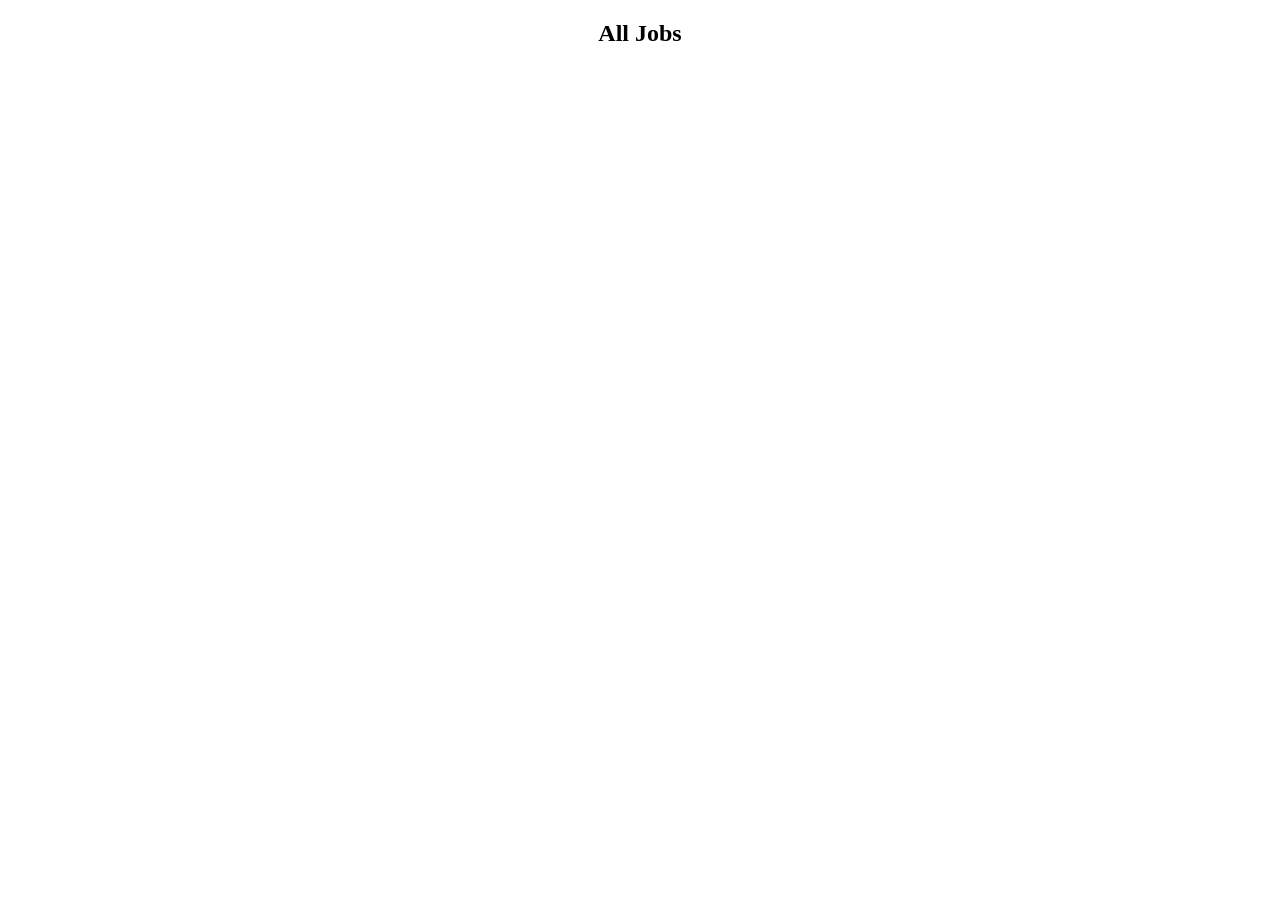
==== src/main/resources/static/jobs.html @ 91846db5 "Initial commit - Job Portal" ====
<!DOCTYPE html>
<html>
<head>
<title>Jobs</title>
<link rel="stylesheet" href="/css/style.css">
</head>

<body>

<h2 style="text-align:center;">All Jobs</h2>

<div id="job-list"></div>

<script src="/js/script.js"></script>

</body>
</html>
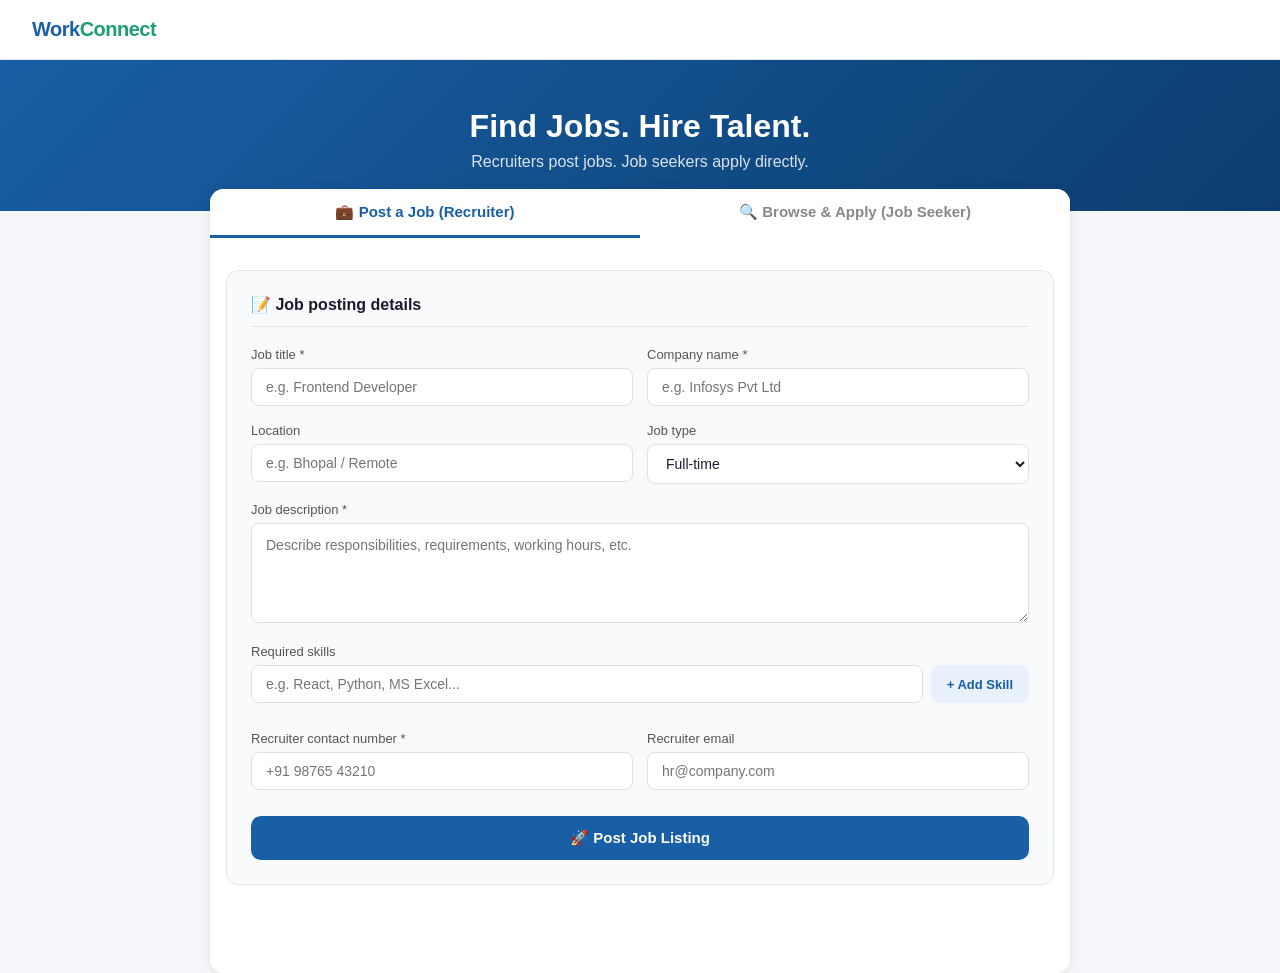
==== commit dbfe5ae0: "updated backend + frontend changes" ====
--- a/src/main/resources/static/jobs.html
+++ b/src/main/resources/static/jobs.html
@@ -1,17 +1,558 @@
 <!DOCTYPE html>
-<html>
+<html lang="en">
 <head>
-<title>Jobs</title>
-<link rel="stylesheet" href="/css/style.css">
+  <meta charset="UTF-8" />
+  <meta name="viewport" content="width=device-width, initial-scale=1.0"/>
+  <title>Job Board – WorkConnect</title>
+  <style>
+    *, *::before, *::after { box-sizing: border-box; margin: 0; padding: 0; }
+
+    body {
+      font-family: 'Segoe UI', Arial, sans-serif;
+      background: #f4f6f9;
+      color: #1a1a2e;
+      min-height: 100vh;
+    }
+
+    /* ── NAVBAR ── */
+    .navbar {
+      background: #fff;
+      border-bottom: 1px solid #e2e6ea;
+      padding: 0 2rem;
+      height: 60px;
+      display: flex;
+      align-items: center;
+      justify-content: space-between;
+      position: sticky;
+      top: 0;
+      z-index: 100;
+    }
+    .navbar .logo {
+      font-size: 20px;
+      font-weight: 700;
+      color: #185FA5;
+      letter-spacing: -0.5px;
+    }
+    .navbar .logo span { color: #1D9E75; }
+
+    /* ── HERO ── */
+    .hero {
+      background: linear-gradient(135deg, #185FA5 0%, #0c3d6e 100%);
+      color: #fff;
+      text-align: center;
+      padding: 3rem 1rem 2.5rem;
+    }
+    .hero h1 { font-size: 2rem; font-weight: 700; margin-bottom: 0.5rem; }
+    .hero p  { font-size: 1rem; opacity: 0.85; }
+
+    /* ── TABS ── */
+    .tab-bar {
+      display: flex;
+      max-width: 860px;
+      margin: -1.4rem auto 0;
+      background: #fff;
+      border-radius: 14px 14px 0 0;
+      overflow: hidden;
+      box-shadow: 0 2px 12px rgba(0,0,0,0.08);
+    }
+    .tab {
+      flex: 1;
+      padding: 14px 0;
+      font-size: 15px;
+      font-weight: 600;
+      border: none;
+      background: #fff;
+      color: #888;
+      cursor: pointer;
+      transition: all 0.2s;
+      border-bottom: 3px solid transparent;
+    }
+    .tab.active {
+      color: #185FA5;
+      border-bottom: 3px solid #185FA5;
+    }
+
+    /* ── MAIN CONTENT ── */
+    .main {
+      max-width: 860px;
+      margin: 0 auto;
+      padding: 0 1rem 3rem;
+      background: #fff;
+      border-radius: 0 0 14px 14px;
+      box-shadow: 0 2px 12px rgba(0,0,0,0.08);
+      min-height: 520px;
+    }
+
+    /* ── SECTION PANELS ── */
+    .panel { display: none; padding: 2rem 0 1rem; }
+    .panel.active { display: block; }
+
+    /* ── CARDS ── */
+    .card {
+      background: #f8fafc;
+      border: 1px solid #e2e6ea;
+      border-radius: 12px;
+      padding: 1.5rem;
+      margin-bottom: 1.5rem;
+    }
+    .card-title {
+      font-size: 16px;
+      font-weight: 600;
+      color: #1a1a2e;
+      padding-bottom: 0.75rem;
+      margin-bottom: 1.25rem;
+      border-bottom: 1px solid #e2e6ea;
+    }
+
+    /* ── FORM FIELDS ── */
+    .field { margin-bottom: 1.1rem; }
+    .field label {
+      display: block;
+      font-size: 13px;
+      font-weight: 500;
+      color: #555;
+      margin-bottom: 6px;
+    }
+    .field input,
+    .field textarea,
+    .field select {
+      width: 100%;
+      padding: 10px 14px;
+      font-size: 14px;
+      border: 1.5px solid #dce1e7;
+      border-radius: 8px;
+      background: #fff;
+      color: #1a1a2e;
+      outline: none;
+      transition: border-color 0.2s, box-shadow 0.2s;
+      font-family: inherit;
+    }
+    .field input:focus,
+    .field textarea:focus,
+    .field select:focus {
+      border-color: #185FA5;
+      box-shadow: 0 0 0 3px rgba(24,95,165,0.1);
+    }
+    .field textarea { resize: vertical; min-height: 100px; line-height: 1.6; }
+
+    .row-2 {
+      display: grid;
+      grid-template-columns: 1fr 1fr;
+      gap: 14px;
+    }
+    @media(max-width: 540px) { .row-2 { grid-template-columns: 1fr; } }
+
+    /* ── SKILLS ── */
+    .skill-input-row { display: flex; gap: 8px; }
+    .skill-input-row input { flex: 1; }
+    .add-skill-btn {
+      padding: 10px 16px;
+      font-size: 13px;
+      font-weight: 600;
+      background: #e8f0fb;
+      color: #185FA5;
+      border: none;
+      border-radius: 8px;
+      cursor: pointer;
+      white-space: nowrap;
+      transition: background 0.15s;
+    }
+    .add-skill-btn:hover { background: #d0e3f5; }
+    .skills-wrap { display: flex; flex-wrap: wrap; gap: 8px; margin-top: 10px; }
+    .skill-tag {
+      display: inline-flex;
+      align-items: center;
+      gap: 6px;
+      background: #e8f0fb;
+      color: #0C447C;
+      font-size: 13px;
+      padding: 4px 12px;
+      border-radius: 999px;
+      font-weight: 500;
+    }
+    .skill-tag button {
+      background: none;
+      border: none;
+      cursor: pointer;
+      color: #185FA5;
+      font-size: 15px;
+      line-height: 1;
+      padding: 0;
+    }
+
+    /* ── BUTTONS ── */
+    .btn-primary {
+      width: 100%;
+      padding: 13px;
+      font-size: 15px;
+      font-weight: 600;
+      background: #185FA5;
+      color: #fff;
+      border: none;
+      border-radius: 10px;
+      cursor: pointer;
+      transition: background 0.15s;
+      margin-top: 0.5rem;
+      font-family: inherit;
+    }
+    .btn-primary:hover { background: #0C447C; }
+    .btn-primary.green { background: #1D9E75; }
+    .btn-primary.green:hover { background: #0F6E56; }
+    .btn-secondary {
+      padding: 9px 20px;
+      font-size: 13px;
+      font-weight: 600;
+      background: #fff;
+      color: #185FA5;
+      border: 1.5px solid #185FA5;
+      border-radius: 8px;
+      cursor: pointer;
+      transition: all 0.15s;
+      font-family: inherit;
+    }
+    .btn-secondary:hover { background: #e8f0fb; }
+
+    /* ── JOB LISTING CARD ── */
+    .job-card {
+      background: #fff;
+      border: 1px solid #e2e6ea;
+      border-radius: 12px;
+      padding: 1.25rem 1.5rem;
+      margin-bottom: 1.25rem;
+      transition: box-shadow 0.2s;
+    }
+    .job-card:hover { box-shadow: 0 4px 16px rgba(0,0,0,0.08); }
+    .job-card .jc-header { display: flex; justify-content: space-between; align-items: flex-start; gap: 8px; flex-wrap: wrap; }
+    .job-card .jc-title { font-size: 17px; font-weight: 700; color: #1a1a2e; }
+    .job-card .jc-company { font-size: 14px; color: #555; margin-top: 3px; }
+    .open-badge {
+      display: inline-flex;
+      align-items: center;
+      gap: 5px;
+      background: #EAF3DE;
+      color: #3B6D11;
+      font-size: 12px;
+      font-weight: 600;
+      padding: 3px 10px;
+      border-radius: 999px;
+    }
+    .open-dot { width: 7px; height: 7px; background: #639922; border-radius: 50%; display: inline-block; }
+    .jc-meta { display: flex; gap: 8px; flex-wrap: wrap; margin-top: 10px; }
+    .jc-badge {
+      font-size: 12px;
+      background: #f0f4f8;
+      color: #444;
+      padding: 3px 10px;
+      border-radius: 999px;
+      font-weight: 500;
+    }
+    .jc-desc {
+      font-size: 13px;
+      color: #666;
+      line-height: 1.7;
+      margin-top: 12px;
+      border-top: 1px solid #f0f2f5;
+      padding-top: 10px;
+    }
+    .jc-skills-label { font-size: 12px; color: #888; margin: 10px 0 6px; font-weight: 500; text-transform: uppercase; letter-spacing: 0.5px; }
+
+    /* ── SUCCESS MSG ── */
+    .success-wrap {
+      text-align: center;
+      padding: 2.5rem 1rem;
+    }
+    .success-icon {
+      width: 60px; height: 60px;
+      background: #EAF3DE;
+      border-radius: 50%;
+      display: flex; align-items: center; justify-content: center;
+      margin: 0 auto 1rem;
+    }
+    .success-wrap h3 { font-size: 18px; font-weight: 700; margin-bottom: 6px; }
+    .success-wrap p { font-size: 14px; color: #666; line-height: 1.6; }
+
+    /* ── EMPTY STATE ── */
+    .empty-state {
+      text-align: center;
+      padding: 3rem 1rem;
+      color: #aaa;
+    }
+    .empty-state svg { margin-bottom: 1rem; opacity: 0.4; }
+    .empty-state p { font-size: 14px; }
+
+    hr.divider { border: none; border-top: 1px solid #eee; margin: 1.5rem 0; }
+  </style>
 </head>
-
 <body>
 
-<h2 style="text-align:center;">All Jobs</h2>
-
-<div id="job-list"></div>
-
-<script src="/js/script.js"></script>
+<!-- NAVBAR -->
+<nav class="navbar">
+  <div class="logo">Work<span>Connect</span></div>
+</nav>
+
+<!-- HERO -->
+<div class="hero">
+  <h1>Find Jobs. Hire Talent.</h1>
+  <p>Recruiters post jobs. Job seekers apply directly.</p>
+</div>
+
+<!-- TABS -->
+<div class="tab-bar" style="max-width:860px;margin-left:auto;margin-right:auto;">
+  <button class="tab active" onclick="switchTab('recruiter')">&#128188; Post a Job (Recruiter)</button>
+  <button class="tab" onclick="switchTab('seeker')">&#128269; Browse & Apply (Job Seeker)</button>
+</div>
+
+<!-- MAIN -->
+<div class="main">
+
+  <!-- ── RECRUITER PANEL ── -->
+  <div id="panel-recruiter" class="panel active">
+    <div class="card" id="recruiter-form-card">
+      <div class="card-title">&#128221; Job posting details</div>
+
+      <div class="row-2">
+        <div class="field">
+          <label>Job title *</label>
+          <input id="r-title" type="text" placeholder="e.g. Frontend Developer" />
+        </div>
+        <div class="field">
+          <label>Company name *</label>
+          <input id="r-company" type="text" placeholder="e.g. Infosys Pvt Ltd" />
+        </div>
+      </div>
+
+      <div class="row-2">
+        <div class="field">
+          <label>Location</label>
+          <input id="r-location" type="text" placeholder="e.g. Bhopal / Remote" />
+        </div>
+        <div class="field">
+          <label>Job type</label>
+          <select id="r-type">
+            <option>Full-time</option>
+            <option>Part-time</option>
+            <option>Internship</option>
+            <option>Freelance</option>
+            <option>Contract</option>
+          </select>
+        </div>
+      </div>
+
+      <div class="field">
+        <label>Job description *</label>
+        <textarea id="r-desc" placeholder="Describe responsibilities, requirements, working hours, etc."></textarea>
+      </div>
+
+      <div class="field">
+        <label>Required skills</label>
+        <div class="skill-input-row">
+          <input id="r-skill-input" type="text" placeholder="e.g. React, Python, MS Excel..." onkeydown="if(event.key==='Enter'){addSkill();}" />
+          <button class="add-skill-btn" onclick="addSkill()">+ Add Skill</button>
+        </div>
+        <div class="skills-wrap" id="skills-wrap"></div>
+      </div>
+
+      <div class="row-2">
+        <div class="field">
+          <label>Recruiter contact number *</label>
+          <input id="r-phone" type="tel" placeholder="+91 98765 43210" />
+        </div>
+        <div class="field">
+          <label>Recruiter email</label>
+          <input id="r-email" type="email" placeholder="hr@company.com" />
+        </div>
+      </div>
+
+      <button class="btn-primary" onclick="postJob()">&#128640; Post Job Listing</button>
+    </div>
+  </div>
+
+  <!-- ── SEEKER PANEL ── -->
+  <div id="panel-seeker" class="panel">
+    <div id="job-listings-container"></div>
+
+    <div class="card" id="apply-form-card">
+      <div class="card-title">&#128203; Apply for a position</div>
+
+      <div class="field">
+        <label>Select job *</label>
+        <select id="s-job"><option value="">-- Select a job --</option></select>
+      </div>
+
+      <div class="row-2">
+        <div class="field">
+          <label>Your full name *</label>
+          <input id="s-name" type="text" placeholder="e.g. Rahul Sharma" />
+        </div>
+        <div class="field">
+          <label>Phone number *</label>
+          <input id="s-phone" type="tel" placeholder="+91 xxxxxxxxxx" />
+        </div>
+      </div>
+
+      <div class="field">
+        <label>Email address *</label>
+        <input id="s-email" type="email" placeholder="you@example.com" />
+      </div>
+
+      <div class="field">
+        <label>Why should we hire you?</label>
+        <textarea id="s-cover" placeholder="Briefly describe your experience and why you're a good fit..."></textarea>
+      </div>
+
+      <button class="btn-primary green" onclick="submitApplication()">&#9989; Submit Application</button>
+    </div>
+  </div>
+
+</div><!-- /main -->
+
+<script>
+  // ── STATE ──
+  var jobs = [];
+  var skills = [];
+
+  // ── TAB SWITCH ──
+  function switchTab(tab) {
+    document.querySelectorAll('.tab').forEach(function(t, i) {
+      t.classList.toggle('active', (i === 0 && tab === 'recruiter') || (i === 1 && tab === 'seeker'));
+    });
+    document.getElementById('panel-recruiter').classList.toggle('active', tab === 'recruiter');
+    document.getElementById('panel-seeker').classList.toggle('active', tab === 'seeker');
+    if (tab === 'seeker') renderSeekerPage();
+  }
+
+  // ── ADD SKILL TAG ──
+  function addSkill() {
+    var inp = document.getElementById('r-skill-input');
+    var val = inp.value.trim();
+    if (!val) return;
+    skills.push(val);
+    inp.value = '';
+    renderSkillTags();
+  }
+
+  function removeSkill(i) {
+    skills.splice(i, 1);
+    renderSkillTags();
+  }
+
+  function renderSkillTags() {
+    var wrap = document.getElementById('skills-wrap');
+    wrap.innerHTML = skills.map(function(s, i) {
+      return '<span class="skill-tag">' + s + '<button onclick="removeSkill(' + i + ')">&#215;</button></span>';
+    }).join('');
+  }
+
+  // ── POST JOB ──
+  function postJob() {
+    var title   = document.getElementById('r-title').value.trim();
+    var company = document.getElementById('r-company').value.trim();
+    var desc    = document.getElementById('r-desc').value.trim();
+    var phone   = document.getElementById('r-phone').value.trim();
+
+    if (!title || !company || !desc || !phone) {
+      alert('Please fill in all required fields marked with *');
+      return;
+    }
+
+    jobs.push({
+      title:    title,
+      company:  company,
+      location: document.getElementById('r-location').value.trim(),
+      type:     document.getElementById('r-type').value,
+      desc:     desc,
+      phone:    phone,
+      email:    document.getElementById('r-email').value.trim(),
+      skills:   skills.slice()
+    });
+
+    // Reset form
+    ['r-title','r-company','r-location','r-desc','r-phone','r-email'].forEach(function(id) {
+      document.getElementById(id).value = '';
+    });
+    document.getElementById('r-type').selectedIndex = 0;
+    skills = [];
+    renderSkillTags();
+
+    // Show success
+    var card = document.getElementById('recruiter-form-card');
+    card.innerHTML =
+      '<div class="success-wrap">' +
+        '<div class="success-icon">' +
+          '<svg width="28" height="28" viewBox="0 0 24 24" fill="none" stroke="#1D9E75" stroke-width="2.5" stroke-linecap="round" stroke-linejoin="round"><polyline points="20 6 9 17 4 12"/></svg>' +
+        '</div>' +
+        '<h3>Job Posted Successfully!</h3>' +
+        '<p>Your job listing is now live.<br>Job seekers can view and apply to it from the "Browse & Apply" tab.</p>' +
+        '<br><button class="btn-secondary" onclick="location.reload()">Post Another Job</button>' +
+      '</div>';
+  }
+
+  // ── RENDER SEEKER PAGE ──
+  function renderSeekerPage() {
+    var container = document.getElementById('job-listings-container');
+    var sel = document.getElementById('s-job');
+
+    if (!jobs.length) {
+      container.innerHTML =
+        '<div class="empty-state">' +
+          '<svg width="48" height="48" viewBox="0 0 24 24" fill="none" stroke="currentColor" stroke-width="1.5"><rect x="2" y="7" width="20" height="14" rx="2"/><path d="M16 7V5a2 2 0 0 0-2-2h-4a2 2 0 0 0-2 2v2"/></svg>' +
+          '<p>No jobs posted yet.<br>Ask a recruiter to post a job first.</p>' +
+        '</div>';
+      sel.innerHTML = '<option value="">-- No jobs available --</option>';
+      return;
+    }
+
+    sel.innerHTML = '<option value="">-- Select a job --</option>' +
+      jobs.map(function(j, i) {
+        return '<option value="' + i + '">' + j.title + ' — ' + j.company + '</option>';
+      }).join('');
+
+    container.innerHTML = jobs.map(function(j) {
+      var skillsHtml = j.skills.length
+        ? '<div class="jc-skills-label">Required skills</div><div class="skills-wrap">' +
+            j.skills.map(function(s){ return '<span class="skill-tag">' + s + '</span>'; }).join('') +
+          '</div>'
+        : '';
+      return '<div class="job-card">' +
+        '<div class="jc-header">' +
+          '<div><div class="jc-title">' + j.title + '</div><div class="jc-company">' + j.company + (j.location ? ' &middot; ' + j.location : '') + '</div></div>' +
+          '<span class="open-badge"><span class="open-dot"></span>Open</span>' +
+        '</div>' +
+        '<div class="jc-meta">' +
+          '<span class="jc-badge">' + j.type + '</span>' +
+          (j.phone ? '<span class="jc-badge">&#128222; ' + j.phone + '</span>' : '') +
+          (j.email ? '<span class="jc-badge">&#9993; ' + j.email + '</span>' : '') +
+        '</div>' +
+        skillsHtml +
+        '<div class="jc-desc">' + j.desc + '</div>' +
+      '</div>';
+    }).join('') + '<hr class="divider">';
+  }
+
+  // ── SUBMIT APPLICATION ──
+  function submitApplication() {
+    var name   = document.getElementById('s-name').value.trim();
+    var phone  = document.getElementById('s-phone').value.trim();
+    var email  = document.getElementById('s-email').value.trim();
+    var jobIdx = document.getElementById('s-job').value;
+
+    if (!name || !phone || !email || jobIdx === '') {
+      alert('Please fill in all required fields (*)');
+      return;
+    }
+
+    var job = jobs[parseInt(jobIdx)];
+    var card = document.getElementById('apply-form-card');
+    card.innerHTML =
+      '<div class="success-wrap">' +
+        '<div class="success-icon">' +
+          '<svg width="28" height="28" viewBox="0 0 24 24" fill="none" stroke="#1D9E75" stroke-width="2.5" stroke-linecap="round" stroke-linejoin="round"><polyline points="20 6 9 17 4 12"/></svg>' +
+        '</div>' +
+        '<h3>Application Submitted!</h3>' +
+        '<p>You have applied for <strong>' + job.title + '</strong> at <strong>' + job.company + '</strong>.<br>The recruiter will contact you on <strong>' + phone + '</strong>.</p>' +
+      '</div>';
+  }
+</script>
 
 </body>
 </html>
